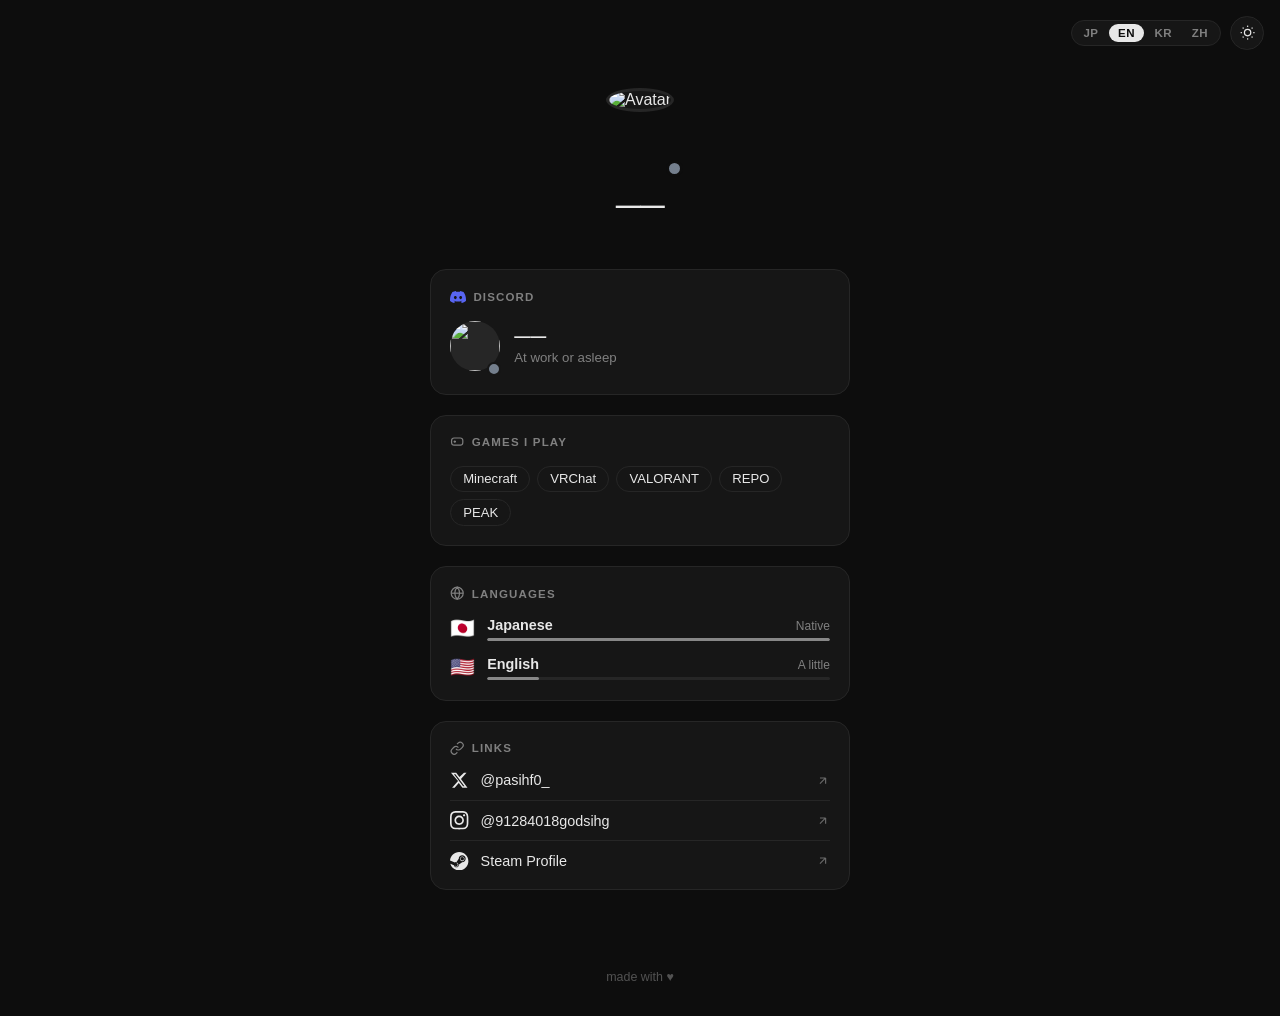
==== index.html @ 47d9e357 "Add files via upload" ====
<!DOCTYPE html>
<html lang="ja">
<head>
    <meta charset="UTF-8">
    <meta name="viewport" content="width=device-width, initial-scale=1.0">
    <meta name="color-scheme" content="dark light">
    <title>Profile</title>
    <link rel="stylesheet" href="style.css">
</head>
<body data-theme="dark">

    <div class="top-controls">
        <div class="lang-switcher">
            <button class="lang-btn" data-lang="ja">JP</button>
            <button class="lang-btn" data-lang="en">EN</button>
            <button class="lang-btn" data-lang="ko">KR</button>
            <button class="lang-btn" data-lang="zh">ZH</button>
        </div>
        <button class="theme-btn" id="themeBtn" title="Toggle theme">
            <svg id="themeIconSun" class="theme-icon" viewBox="0 0 24 24" fill="none" stroke="currentColor" stroke-width="2">
                <circle cx="12" cy="12" r="5"/>
                <line x1="12" y1="1" x2="12" y2="3"/>
                <line x1="12" y1="21" x2="12" y2="23"/>
                <line x1="4.22" y1="4.22" x2="5.64" y2="5.64"/>
                <line x1="18.36" y1="18.36" x2="19.78" y2="19.78"/>
                <line x1="1" y1="12" x2="3" y2="12"/>
                <line x1="21" y1="12" x2="23" y2="12"/>
                <line x1="4.22" y1="19.78" x2="5.64" y2="18.36"/>
                <line x1="18.36" y1="5.64" x2="19.78" y2="4.22"/>
            </svg>
            <svg id="themeIconMoon" class="theme-icon hidden" viewBox="0 0 24 24" fill="none" stroke="currentColor" stroke-width="2">
                <path d="M21 12.79A9 9 0 1 1 11.21 3 7 7 0 0 0 21 12.79z"/>
            </svg>
        </button>
    </div>

    <main class="page-container">

        <section class="profile-hero">
            <div class="avatar-wrap">
                <img id="heroAvatar" class="hero-avatar" src="https://cdn.discordapp.com/embed/avatars/0.png" alt="Avatar">
                <span id="heroStatusDot" class="hero-status-dot offline"></span>
            </div>
            <h1 id="profileName" class="profile-name">——</h1>
            <p class="profile-tagline" data-i18n="profileBio"></p>
        </section>

        <section class="card discord-card">
            <div class="card-title-row">
                <svg class="discord-logo-icon" viewBox="0 0 24 24" xmlns="http://www.w3.org/2000/svg">
                    <path d="M20.317 4.492c-1.53-.69-3.17-1.2-4.885-1.49a.075.075 0 0 0-.079.036c-.21.369-.444.85-.608 1.23a18.566 18.566 0 0 0-5.487 0 12.36 12.36 0 0 0-.617-1.23A.077.077 0 0 0 8.562 3c-1.714.29-3.354.8-4.885 1.491a.07.07 0 0 0-.032.027C.533 9.093-.32 13.555.099 17.961a.08.08 0 0 0 .031.055 20.03 20.03 0 0 0 5.993 2.98.078.078 0 0 0 .084-.026c.462-.62.874-1.275 1.226-1.963.021-.04.001-.088-.041-.104a13.201 13.201 0 0 1-1.872-.878.075.075 0 0 1-.008-.125c.126-.093.252-.19.372-.287a.075.075 0 0 1 .078-.01c3.927 1.764 8.18 1.764 12.061 0a.075.075 0 0 1 .079.009c.12.098.245.195.372.288a.075.075 0 0 1-.006.125c-.598.344-1.22.635-1.873.877a.075.075 0 0 0-.041.105c.36.687.772 1.341 1.225 1.962a.077.077 0 0 0 .084.028 19.963 19.963 0 0 0 6.002-2.981.076.076 0 0 0 .032-.054c.5-5.094-.838-9.52-3.549-13.442a.06.06 0 0 0-.031-.028zM8.02 15.278c-1.182 0-2.157-1.069-2.157-2.38 0-1.312.956-2.38 2.157-2.38 1.21 0 2.176 1.077 2.157 2.38 0 1.312-.956 2.38-2.157 2.38zm7.975 0c-1.183 0-2.157-1.069-2.157-2.38 0-1.312.955-2.38 2.157-2.38 1.21 0 2.176 1.077 2.157 2.38 0 1.312-.946 2.38-2.157 2.38z"/>
                </svg>
                <span data-i18n="discordTitle">Discord</span>
            </div>
            <div class="discord-user-row">
                <div class="d-avatar-wrap">
                    <img id="dAvatar" class="d-avatar" src="https://cdn.discordapp.com/embed/avatars/0.png" alt="">
                    <span id="dStatusDot" class="d-status-dot offline"></span>
                </div>
                <div class="d-info">
                    <div id="dUsername" class="d-username">——</div>
                    <div id="dStatusText" class="d-status-text">——</div>
                </div>
            </div>
        </section>

        <section class="card games-card">
            <div class="card-title-row">
                <svg class="card-title-icon" viewBox="0 0 24 24" fill="none" stroke="currentColor" stroke-width="2">
                    <path d="M17.32 5H6.68a4 4 0 0 0-3.978 3.59 27.74 27.74 0 0 0 0 4.82A4 4 0 0 0 6.68 17h10.64a4 4 0 0 0 3.978-3.59 27.74 27.74 0 0 0 0-4.82A4 4 0 0 0 17.32 5z"/>
                    <line x1="6" y1="11" x2="10" y2="11"/><line x1="8" y1="9" x2="8" y2="13"/>
                    <line x1="15" y1="12" x2="15.01" y2="12"/><line x1="18" y1="10" x2="18.01" y2="10"/>
                </svg>
                <span data-i18n="gamesTitle">Games</span>
            </div>
            <div id="gamesContainer" class="games-container"></div>
            <div id="gameDesc" class="game-desc" hidden></div>
        </section>

        <section class="card langs-card">
            <div class="card-title-row">
                <svg class="card-title-icon" viewBox="0 0 24 24" fill="none" stroke="currentColor" stroke-width="2">
                    <circle cx="12" cy="12" r="10"/>
                    <line x1="2" y1="12" x2="22" y2="12"/>
                    <path d="M12 2a15.3 15.3 0 0 1 4 10 15.3 15.3 0 0 1-4 10 15.3 15.3 0 0 1-4-10 15.3 15.3 0 0 1 4-10z"/>
                </svg>
                <span data-i18n="langsTitle">Languages</span>
            </div>
            <div id="langsContainer" class="langs-container"></div>
        </section>

        <section class="card links-card" id="linksCard" hidden>
            <div class="card-title-row">
                <svg class="card-title-icon" viewBox="0 0 24 24" fill="none" stroke="currentColor" stroke-width="2">
                    <path d="M10 13a5 5 0 0 0 7.54.54l3-3a5 5 0 0 0-7.07-7.07l-1.72 1.71"/>
                    <path d="M14 11a5 5 0 0 0-7.54-.54l-3 3a5 5 0 0 0 7.07 7.07l1.71-1.71"/>
                </svg>
                <span data-i18n="linksTitle">Links</span>
            </div>
            <div id="linksContainer" class="links-container"></div>
        </section>

    </main>

    <footer class="site-footer">
        <span data-i18n="footerText"></span>
    </footer>

    <script src="script.js"></script>
</body>
</html>
---- style.css ----
/* ============================================================
   Variables
============================================================ */
:root {
    --bg:        #0d0d0d;
    --card-bg:   #161616;
    --border:    #262626;
    --text:      #e8e8e8;
    --subtext:   #808080;
    --accent:    #5865f2;
    --ease:      0.22s ease;

    --c-online:  #3ba55c;
    --c-idle:    #faa61a;
    --c-dnd:     #ed4245;
    --c-offline: #747f8d;
}

[data-theme="light"] {
    --bg:      #f5f5f5;
    --card-bg: #ffffff;
    --border:  #e0e0e0;
    --text:    #111111;
    --subtext: #666666;
}

/* ============================================================
   Reset & Base
============================================================ */
*, *::before, *::after { box-sizing: border-box; margin: 0; padding: 0; }

html {
    -webkit-text-size-adjust: 100%;
    scroll-behavior: smooth;
}

body {
    background: var(--bg);
    color: var(--text);
    font-family: -apple-system, BlinkMacSystemFont, 'Segoe UI', 'Hiragino Sans',
                 'Noto Sans JP', sans-serif;
    min-height: 100vh;
    min-height: 100dvh;
    transition: background var(--ease), color var(--ease);
    -webkit-font-smoothing: antialiased;
    overscroll-behavior-y: none;
}

.hidden { display: none !important; }

img { max-width: 100%; }

button, a {
    touch-action: manipulation;
    -webkit-tap-highlight-color: transparent;
}

button { user-select: none; }

/* ============================================================
   Top Controls
============================================================ */
.top-controls {
    position: fixed;
    top: 1rem;
    right: 1rem;
    display: flex;
    align-items: center;
    gap: 0.6rem;
    z-index: 100;
}

.lang-switcher {
    display: flex;
    gap: 2px;
    background: var(--card-bg);
    border: 1px solid var(--border);
    border-radius: 999px;
    padding: 3px;
    transition: background var(--ease), border-color var(--ease);
}

.lang-btn {
    background: transparent;
    border: none;
    color: var(--subtext);
    font-size: 0.72rem;
    font-weight: 700;
    letter-spacing: 0.04em;
    padding: 0.2rem 0.55rem;
    border-radius: 999px;
    cursor: pointer;
    transition: all var(--ease);
}

.lang-btn.active,
.lang-btn:hover {
    background: var(--text);
    color: var(--bg);
}

.theme-btn {
    width: 2.1rem;
    height: 2.1rem;
    border-radius: 50%;
    border: 1px solid var(--border);
    background: var(--card-bg);
    color: var(--text);
    cursor: pointer;
    display: flex;
    align-items: center;
    justify-content: center;
    transition: all var(--ease);
}

.theme-btn:hover { border-color: var(--text); }

.theme-icon {
    width: 0.95rem;
    height: 0.95rem;
    pointer-events: none;
}

/* ============================================================
   Layout
============================================================ */
.page-container {
    max-width: 460px;
    margin: 0 auto;
    padding: 5.5rem 1.25rem 3rem;
    display: flex;
    flex-direction: column;
    align-items: center;
    gap: 1.25rem;
}

/* ============================================================
   Profile Hero
============================================================ */
.profile-hero {
    display: flex;
    flex-direction: column;
    align-items: center;
    gap: 0.65rem;
    text-align: center;
}

.avatar-wrap {
    position: relative;
    width: 92px;
    height: 92px;
}

.hero-avatar {
    width: 92px;
    height: 92px;
    border-radius: 50%;
    object-fit: cover;
    border: 3px solid var(--border);
    transition: border-color var(--ease);
    background: var(--card-bg);
}

.hero-status-dot {
    position: absolute;
    bottom: 3px;
    right: 3px;
    width: 17px;
    height: 17px;
    border-radius: 50%;
    border: 3px solid var(--bg);
    transition: background var(--ease), border-color var(--ease);
}

.hero-status-dot.online  { background: var(--c-online); }
.hero-status-dot.idle    { background: var(--c-idle); }
.hero-status-dot.dnd     { background: var(--c-dnd); }
.hero-status-dot.offline { background: var(--c-offline); }

@keyframes pulse-dot {
    0%, 100% { box-shadow: 0 0 0 0 rgba(59, 165, 92, 0.5); }
    50%       { box-shadow: 0 0 0 5px rgba(59, 165, 92, 0); }
}

.hero-status-dot.online { animation: pulse-dot 2.2s ease-in-out infinite; }

.profile-name {
    font-size: 1.55rem;
    font-weight: 700;
    letter-spacing: -0.025em;
    line-height: 1.2;
}

.profile-tagline {
    font-size: 0.875rem;
    color: var(--subtext);
    line-height: 1.5;
    min-height: 1.3em;
}

/* ============================================================
   Card Base
============================================================ */
.card {
    width: 100%;
    background: var(--card-bg);
    border: 1px solid var(--border);
    border-radius: 1rem;
    padding: 1.2rem;
    transition: background var(--ease), border-color var(--ease);
}

.card-title-row {
    display: flex;
    align-items: center;
    gap: 0.45rem;
    margin-bottom: 1rem;
    font-size: 0.72rem;
    font-weight: 700;
    letter-spacing: 0.1em;
    text-transform: uppercase;
    color: var(--subtext);
}

/* ============================================================
   Discord Card
============================================================ */
.discord-logo-icon {
    width: 1rem;
    height: 1rem;
    fill: var(--accent);
    flex-shrink: 0;
}

.discord-user-row {
    display: flex;
    align-items: center;
    gap: 0.875rem;
}

.d-avatar-wrap {
    position: relative;
    flex-shrink: 0;
}

.d-avatar {
    width: 50px;
    height: 50px;
    border-radius: 50%;
    object-fit: cover;
    background: var(--border);
}

.d-status-dot {
    position: absolute;
    bottom: -1px;
    right: -1px;
    width: 14px;
    height: 14px;
    border-radius: 50%;
    border: 2.5px solid var(--card-bg);
    transition: background var(--ease), border-color var(--ease);
}

.d-status-dot.online  { background: var(--c-online); }
.d-status-dot.idle    { background: var(--c-idle); }
.d-status-dot.dnd     { background: var(--c-dnd); }
.d-status-dot.offline { background: var(--c-offline); }

.d-info {
    display: flex;
    flex-direction: column;
    gap: 0.2rem;
    min-width: 0;
}

.d-username {
    font-size: 1rem;
    font-weight: 600;
    white-space: nowrap;
    overflow: hidden;
    text-overflow: ellipsis;
}

.d-status-text {
    font-size: 0.83rem;
    color: var(--subtext);
    line-height: 1.4;
}

.d-activity {
    margin-top: 0.875rem;
    padding-top: 0.875rem;
    border-top: 1px solid var(--border);
}

.act-label {
    font-size: 0.68rem;
    font-weight: 700;
    letter-spacing: 0.1em;
    text-transform: uppercase;
    color: var(--subtext);
    margin-bottom: 0.55rem;
}

.act-row {
    display: flex;
    align-items: flex-start;
    gap: 0.75rem;
}

.act-icon {
    width: 52px;
    height: 52px;
    border-radius: 0.5rem;
    object-fit: cover;
    flex-shrink: 0;
    background: var(--border);
}

.act-art {
    width: 52px;
    height: 52px;
    border-radius: 0.4rem;
    object-fit: cover;
    flex-shrink: 0;
    background: var(--border);
}

.act-info {
    display: flex;
    flex-direction: column;
    gap: 0.15rem;
    min-width: 0;
}

.act-name {
    font-size: 0.9rem;
    font-weight: 600;
    white-space: nowrap;
    overflow: hidden;
    text-overflow: ellipsis;
}

.act-sub {
    font-size: 0.8rem;
    color: var(--subtext);
    white-space: nowrap;
    overflow: hidden;
    text-overflow: ellipsis;
}

.spotify-progress {
    margin-top: 0.75rem;
}

.spotify-track {
    height: 3px;
    background: var(--border);
    border-radius: 999px;
    overflow: hidden;
    margin-bottom: 0.35rem;
}

.spotify-fill {
    height: 100%;
    background: #1db954;
    border-radius: 999px;
    transition: width 1s linear;
    width: 0%;
}

.spotify-times {
    display: flex;
    justify-content: space-between;
    font-size: 0.7rem;
    color: var(--subtext);
}

/* ============================================================
   Card title icon (shared)
============================================================ */
.card-title-icon {
    width: 0.9rem;
    height: 0.9rem;
    flex-shrink: 0;
}

/* ============================================================
   Games Card
============================================================ */
.games-container {
    display: flex;
    flex-wrap: wrap;
    gap: 0.45rem;
}

.game-tag {
    font-size: 0.82rem;
    font-weight: 500;
    padding: 0.3rem 0.75rem;
    border-radius: 999px;
    border: 1px solid var(--border);
    background: transparent;
    color: var(--text);
    cursor: pointer;
    transition: background var(--ease), border-color var(--ease), color var(--ease);
    white-space: nowrap;
}

.game-tag:hover,
.game-tag.active {
    background: var(--text);
    color: var(--bg);
    border-color: var(--text);
}

.game-desc {
    margin-top: 0.75rem;
    padding-top: 0.75rem;
    border-top: 1px solid var(--border);
    font-size: 0.875rem;
    color: var(--subtext);
    animation: fadeSlide 0.18s ease;
}

@keyframes fadeSlide {
    from { opacity: 0; transform: translateY(-4px); }
    to   { opacity: 1; transform: translateY(0); }
}

/* ============================================================
   Languages Card
============================================================ */
.langs-container {
    display: flex;
    flex-direction: column;
    gap: 0.9rem;
}

.lang-row {
    display: flex;
    align-items: flex-start;
    gap: 0.75rem;
}

.lang-flag {
    font-size: 1.25rem;
    line-height: 1;
    flex-shrink: 0;
    margin-top: 0.05rem;
}

.lang-info {
    flex: 1;
    min-width: 0;
}

.lang-top {
    display: flex;
    justify-content: space-between;
    align-items: baseline;
    margin-bottom: 0.35rem;
}

.lang-name {
    font-size: 0.9rem;
    font-weight: 600;
}

.lang-level {
    font-size: 0.75rem;
    color: var(--subtext);
}

.lang-bar {
    height: 3px;
    background: var(--border);
    border-radius: 999px;
    overflow: hidden;
}

.lang-bar-fill {
    height: 100%;
    background: var(--text);
    border-radius: 999px;
    opacity: 0.5;
    transition: width 0.6s ease;
}

/* ============================================================
   Links Card
============================================================ */

.links-container {
    display: flex;
    flex-direction: column;
}

.link-row {
    display: flex;
    align-items: center;
    gap: 0.75rem;
    padding: 0.65rem 0;
    border-bottom: 1px solid var(--border);
    text-decoration: none;
    color: var(--text);
    transition: opacity var(--ease);
}

.link-row:last-child { border-bottom: none; padding-bottom: 0; }
.link-row:first-child { padding-top: 0; }
.link-row:hover { opacity: 0.55; }

.link-icon {
    width: 1.15rem;
    height: 1.15rem;
    flex-shrink: 0;
    display: flex;
    align-items: center;
    justify-content: center;
}

.link-icon svg {
    width: 1.15rem;
    height: 1.15rem;
}

.link-label {
    flex: 1;
    font-size: 0.9rem;
    font-weight: 500;
}

.link-arrow {
    width: 0.85rem;
    height: 0.85rem;
    flex-shrink: 0;
    opacity: 0.4;
}

/* ============================================================
   Footer
============================================================ */
.site-footer {
    text-align: center;
    padding: 2rem 1rem;
    font-size: 0.78rem;
    color: var(--subtext);
    opacity: 0.6;
}

/* ============================================================
   Responsive
============================================================ */

/* Touch devices — bigger tap targets */
@media (hover: none) and (pointer: coarse) {
    .game-tag {
        min-height: 40px;
        padding: 0.5rem 0.875rem;
        display: inline-flex;
        align-items: center;
    }

    .link-row {
        min-height: 48px;
        padding: 0.75rem 0;
    }

    .lang-btn {
        min-height: 32px;
        padding: 0.3rem 0.6rem;
    }

    .theme-btn {
        width: 2.6rem;
        height: 2.6rem;
    }
}

/* Small phones (≤480px) */
@media (max-width: 480px) {
    .top-controls {
        top: 0.75rem;
        right: 0.75rem;
        gap: 0.4rem;
    }

    .page-container {
        padding: 4.5rem 1rem 2.5rem;
        gap: 1rem;
    }

    .card {
        padding: 1rem;
        border-radius: 0.875rem;
    }

    .profile-name    { font-size: 1.35rem; }
    .profile-tagline { font-size: 0.82rem; }

    .d-status-text { font-size: 0.8rem; }
}

/* Very small phones (≤360px) */
@media (max-width: 360px) {
    .lang-switcher {
        padding: 2px;
        gap: 1px;
    }

    .lang-btn {
        font-size: 0.63rem;
        padding: 0.2rem 0.35rem;
    }

    .top-controls { gap: 0.3rem; }

    .page-container {
        padding-left: 0.75rem;
        padding-right: 0.75rem;
    }

    .card { padding: 0.875rem; }
}

/* Landscape on small devices */
@media (max-height: 500px) and (orientation: landscape) {
    .page-container { padding-top: 3.5rem; gap: 0.875rem; }

    .avatar-wrap,
    .hero-avatar    { width: 64px; height: 64px; }
    .hero-status-dot { width: 14px; height: 14px; border-width: 2.5px; }

    .profile-name  { font-size: 1.2rem; }
    .profile-hero  { gap: 0.4rem; }
    .card          { padding: 0.875rem; }
}
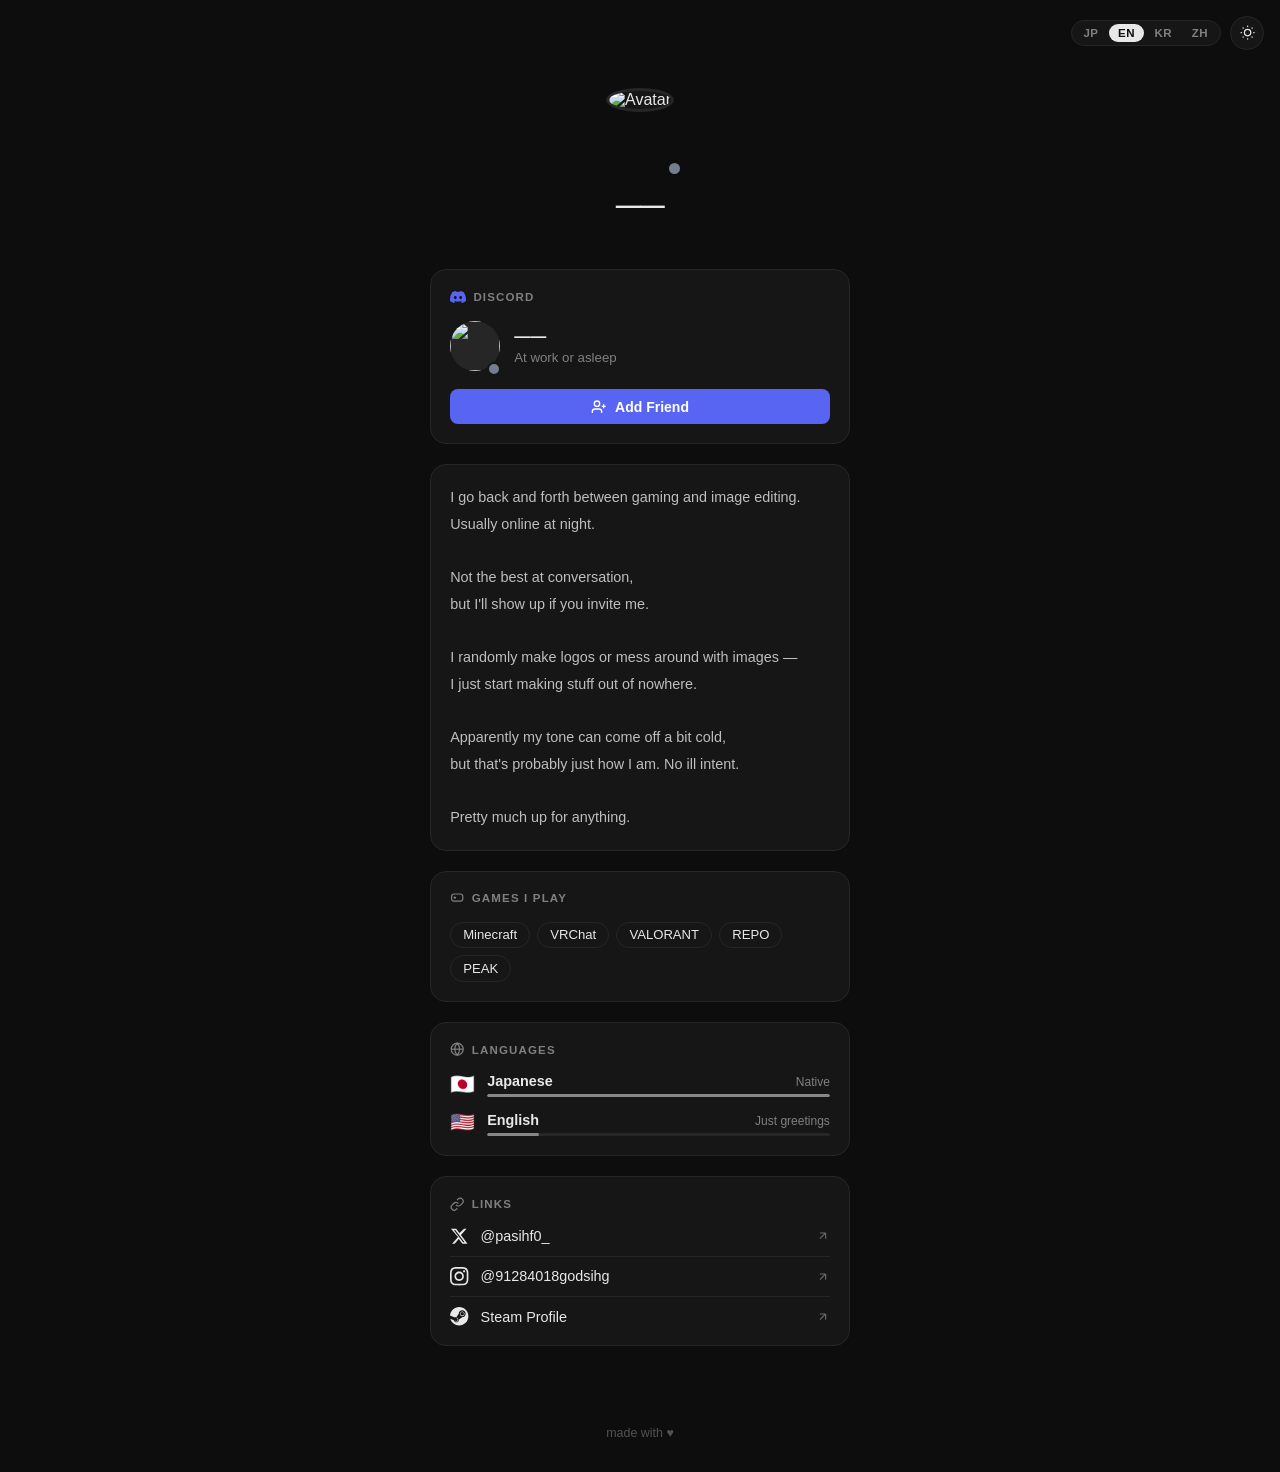
==== commit a89e339c: "Add files via upload" ====
--- a/index.html
+++ b/index.html
@@ -62,6 +62,19 @@
                     <div id="dStatusText" class="d-status-text">——</div>
                 </div>
             </div>
+            <a id="addFriendBtn" class="add-friend-btn" href="#" target="_blank" rel="noopener noreferrer">
+                <svg viewBox="0 0 24 24" fill="none" stroke="currentColor" stroke-width="2">
+                    <path d="M16 21v-2a4 4 0 0 0-4-4H6a4 4 0 0 0-4 4v2"/>
+                    <circle cx="9" cy="7" r="4"/>
+                    <line x1="19" y1="8" x2="19" y2="14"/>
+                    <line x1="16" y1="11" x2="22" y2="11"/>
+                </svg>
+                <span data-i18n="addFriend">フレンド申請</span>
+            </a>
+        </section>
+
+        <section class="card bio-card">
+            <p class="bio-text" data-i18n="bio"></p>
         </section>
 
         <section class="card games-card">
@@ -74,7 +87,6 @@
                 <span data-i18n="gamesTitle">Games</span>
             </div>
             <div id="gamesContainer" class="games-container"></div>
-            <div id="gameDesc" class="game-desc" hidden></div>
         </section>
 
         <section class="card langs-card">
@@ -106,6 +118,7 @@
         <span data-i18n="footerText"></span>
     </footer>
 
+    <script src="games-data.js"></script>
     <script src="script.js"></script>
 </body>
 </html>
--- a/style.css
+++ b/style.css
@@ -378,6 +378,34 @@
 }
 
 /* ============================================================
+   Add Friend Button
+============================================================ */
+.add-friend-btn {
+    display: flex;
+    align-items: center;
+    justify-content: center;
+    gap: 0.5rem;
+    width: 100%;
+    margin-top: 0.875rem;
+    padding: 0.6rem 1rem;
+    background: var(--accent);
+    color: #fff;
+    border-radius: 0.5rem;
+    text-decoration: none;
+    font-size: 0.875rem;
+    font-weight: 600;
+    transition: opacity var(--ease);
+}
+
+.add-friend-btn:hover { opacity: 0.82; }
+
+.add-friend-btn svg {
+    width: 1rem;
+    height: 1rem;
+    flex-shrink: 0;
+}
+
+/* ============================================================
    Card title icon (shared)
 ============================================================ */
 .card-title-icon {
@@ -387,6 +415,17 @@
 }
 
 /* ============================================================
+   Bio Card
+============================================================ */
+.bio-text {
+    font-size: 0.9rem;
+    line-height: 1.85;
+    color: var(--text);
+    opacity: 0.8;
+    white-space: pre-line;
+}
+
+/* ============================================================
    Games Card
 ============================================================ */
 .games-container {
@@ -396,6 +435,7 @@
 }
 
 .game-tag {
+    display: inline-block;
     font-size: 0.82rem;
     font-weight: 500;
     padding: 0.3rem 0.75rem;
@@ -404,6 +444,7 @@
     background: transparent;
     color: var(--text);
     cursor: pointer;
+    text-decoration: none;
     transition: background var(--ease), border-color var(--ease), color var(--ease);
     white-space: nowrap;
 }
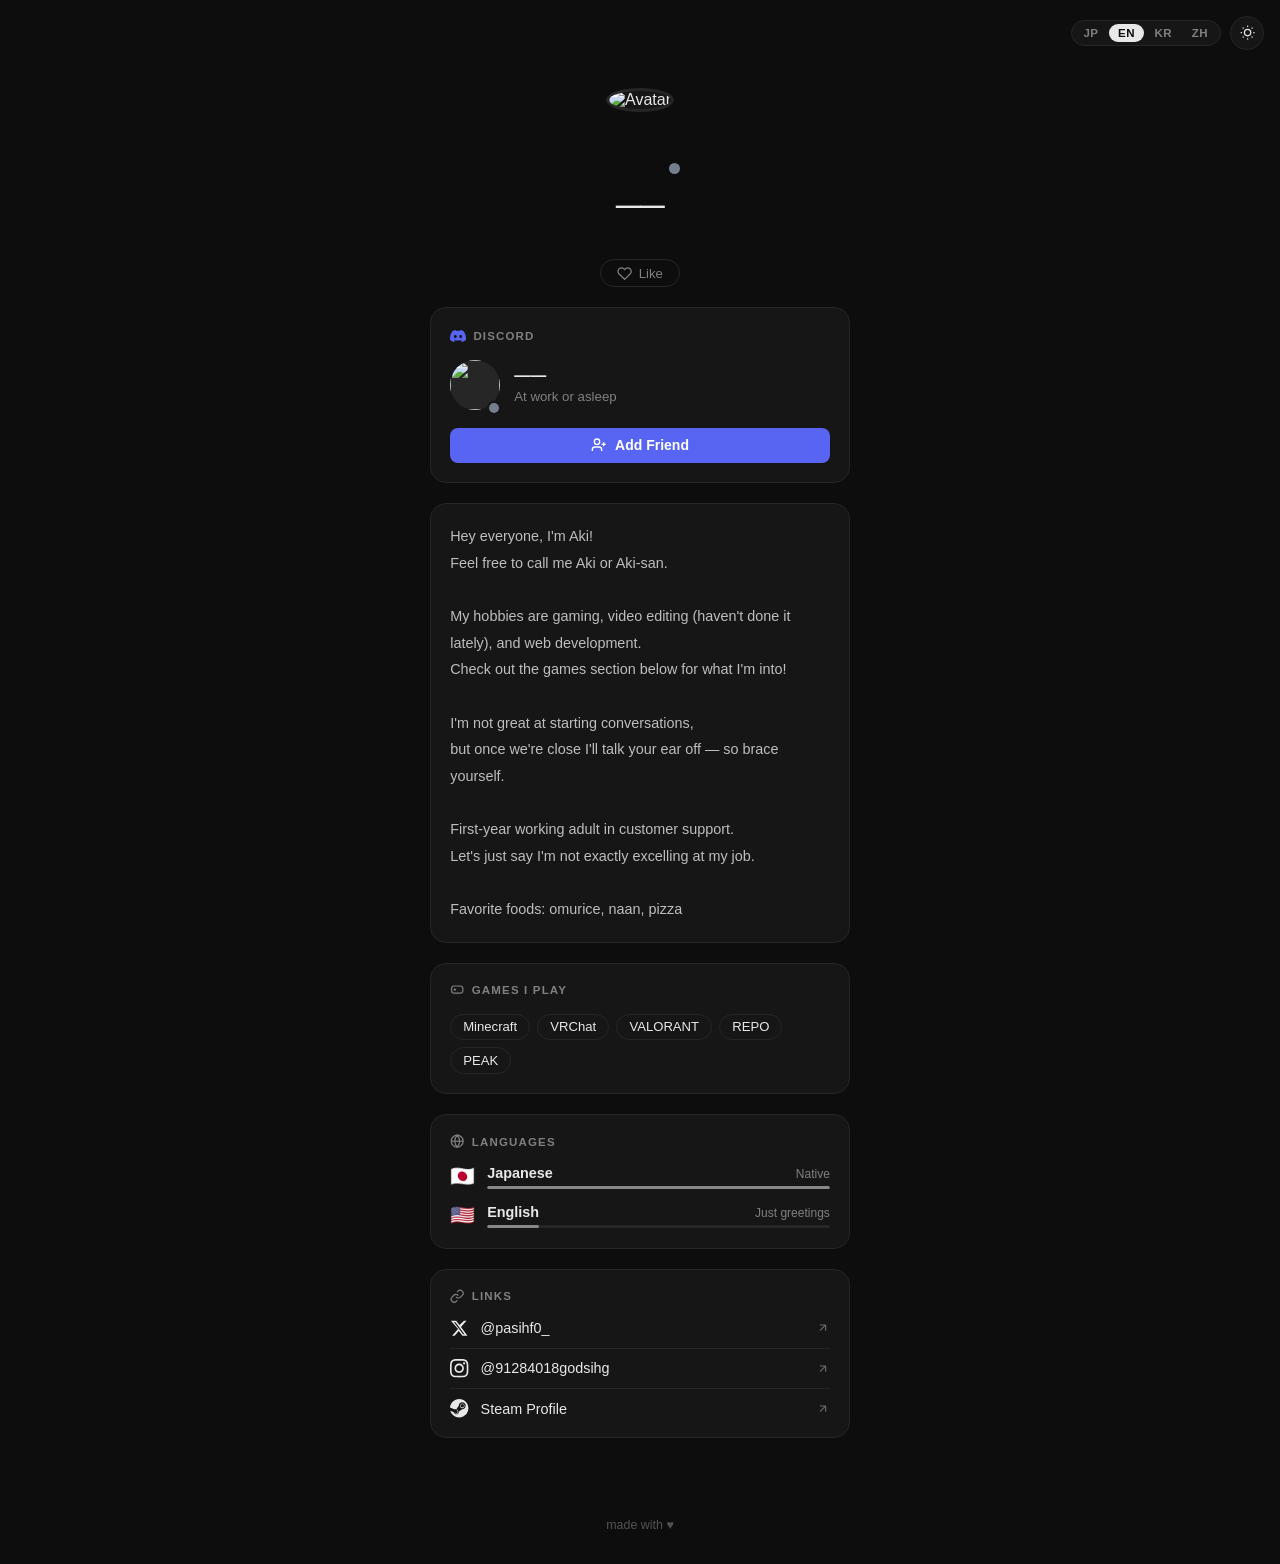
==== commit fa7f3408: "reupdate" ====
--- a/index.html
+++ b/index.html
@@ -43,6 +43,13 @@
             </div>
             <h1 id="profileName" class="profile-name">——</h1>
             <p class="profile-tagline" data-i18n="profileBio"></p>
+            <button id="likeBtn" class="like-btn">
+                <svg class="like-heart" viewBox="0 0 24 24" fill="none" stroke="currentColor" stroke-width="2">
+                    <path d="M20.84 4.61a5.5 5.5 0 0 0-7.78 0L12 5.67l-1.06-1.06a5.5 5.5 0 0 0-7.78 7.78l1.06 1.06L12 21.23l7.78-7.78 1.06-1.06a5.5 5.5 0 0 0 0-7.78z"/>
+                </svg>
+                <span id="likeBtnText" data-i18n="like">いいね</span>
+            </button>
+            <span id="likeCountText" class="like-count-text" hidden></span>
         </section>
 
         <section class="card discord-card">
--- a/style.css
+++ b/style.css
@@ -375,6 +375,65 @@
     justify-content: space-between;
     font-size: 0.7rem;
     color: var(--subtext);
+}
+
+/* ============================================================
+   Like Button
+============================================================ */
+.like-btn {
+    display: inline-flex;
+    align-items: center;
+    gap: 0.4rem;
+    background: transparent;
+    border: 1px solid var(--border);
+    color: var(--subtext);
+    border-radius: 999px;
+    padding: 0.35rem 1rem;
+    font-size: 0.82rem;
+    font-weight: 500;
+    cursor: pointer;
+    transition: border-color var(--ease), color var(--ease), background var(--ease);
+    user-select: none;
+}
+
+.like-btn:hover:not(.liked) {
+    border-color: #e0245e;
+    color: #e0245e;
+}
+
+.like-btn.liked {
+    border-color: #e0245e;
+    color: #e0245e;
+    cursor: default;
+}
+
+.like-heart {
+    width: 0.95rem;
+    height: 0.95rem;
+    flex-shrink: 0;
+    transition: fill var(--ease), stroke var(--ease);
+}
+
+.like-btn.liked .like-heart {
+    fill: #e0245e;
+    stroke: #e0245e;
+}
+
+@keyframes like-pop {
+    0%   { transform: scale(1); }
+    40%  { transform: scale(1.5); }
+    70%  { transform: scale(0.9); }
+    100% { transform: scale(1); }
+}
+
+.like-btn.like-pop .like-heart {
+    animation: like-pop 0.4s cubic-bezier(0.36, 0.07, 0.19, 0.97);
+}
+
+.like-count-text {
+    font-size: 0.73rem;
+    color: var(--subtext);
+    margin-top: -0.15rem;
 }
 
 /* ============================================================
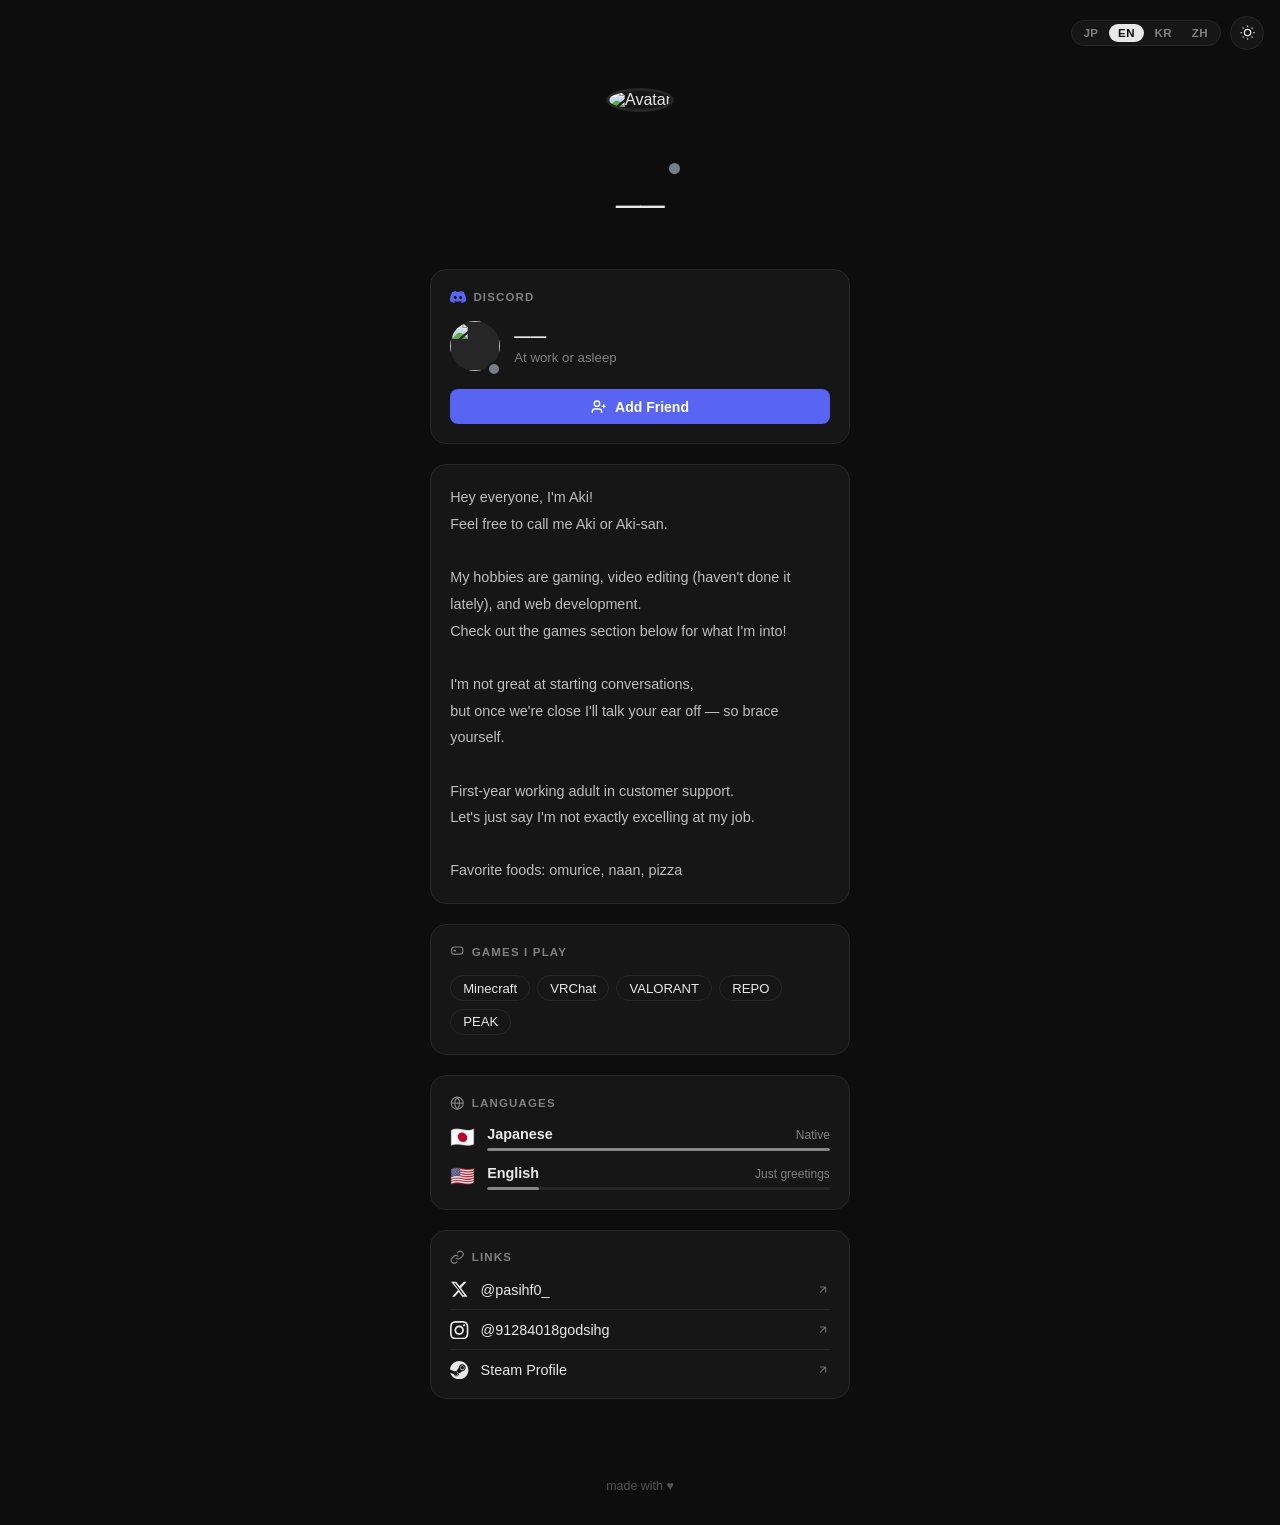
==== commit 62443a56: "Add files via upload" ====
--- a/index.html
+++ b/index.html
@@ -43,13 +43,6 @@
             </div>
             <h1 id="profileName" class="profile-name">——</h1>
             <p class="profile-tagline" data-i18n="profileBio"></p>
-            <button id="likeBtn" class="like-btn">
-                <svg class="like-heart" viewBox="0 0 24 24" fill="none" stroke="currentColor" stroke-width="2">
-                    <path d="M20.84 4.61a5.5 5.5 0 0 0-7.78 0L12 5.67l-1.06-1.06a5.5 5.5 0 0 0-7.78 7.78l1.06 1.06L12 21.23l7.78-7.78 1.06-1.06a5.5 5.5 0 0 0 0-7.78z"/>
-                </svg>
-                <span id="likeBtnText" data-i18n="like">いいね</span>
-            </button>
-            <span id="likeCountText" class="like-count-text" hidden></span>
         </section>
 
         <section class="card discord-card">
--- a/style.css
+++ b/style.css
@@ -377,64 +377,6 @@
     color: var(--subtext);
 }
 
-/* ============================================================
-   Like Button
-============================================================ */
-.like-btn {
-    display: inline-flex;
-    align-items: center;
-    gap: 0.4rem;
-    background: transparent;
-    border: 1px solid var(--border);
-    color: var(--subtext);
-    border-radius: 999px;
-    padding: 0.35rem 1rem;
-    font-size: 0.82rem;
-    font-weight: 500;
-    cursor: pointer;
-    transition: border-color var(--ease), color var(--ease), background var(--ease);
-    user-select: none;
-}
-
-.like-btn:hover:not(.liked) {
-    border-color: #e0245e;
-    color: #e0245e;
-}
-
-.like-btn.liked {
-    border-color: #e0245e;
-    color: #e0245e;
-    cursor: default;
-}
-
-.like-heart {
-    width: 0.95rem;
-    height: 0.95rem;
-    flex-shrink: 0;
-    transition: fill var(--ease), stroke var(--ease);
-}
-
-.like-btn.liked .like-heart {
-    fill: #e0245e;
-    stroke: #e0245e;
-}
-
-@keyframes like-pop {
-    0%   { transform: scale(1); }
-    40%  { transform: scale(1.5); }
-    70%  { transform: scale(0.9); }
-    100% { transform: scale(1); }
-}
-
-.like-btn.like-pop .like-heart {
-    animation: like-pop 0.4s cubic-bezier(0.36, 0.07, 0.19, 0.97);
-}
-
-.like-count-text {
-    font-size: 0.73rem;
-    color: var(--subtext);
-    margin-top: -0.15rem;
-}
 
 /* ============================================================
    Add Friend Button
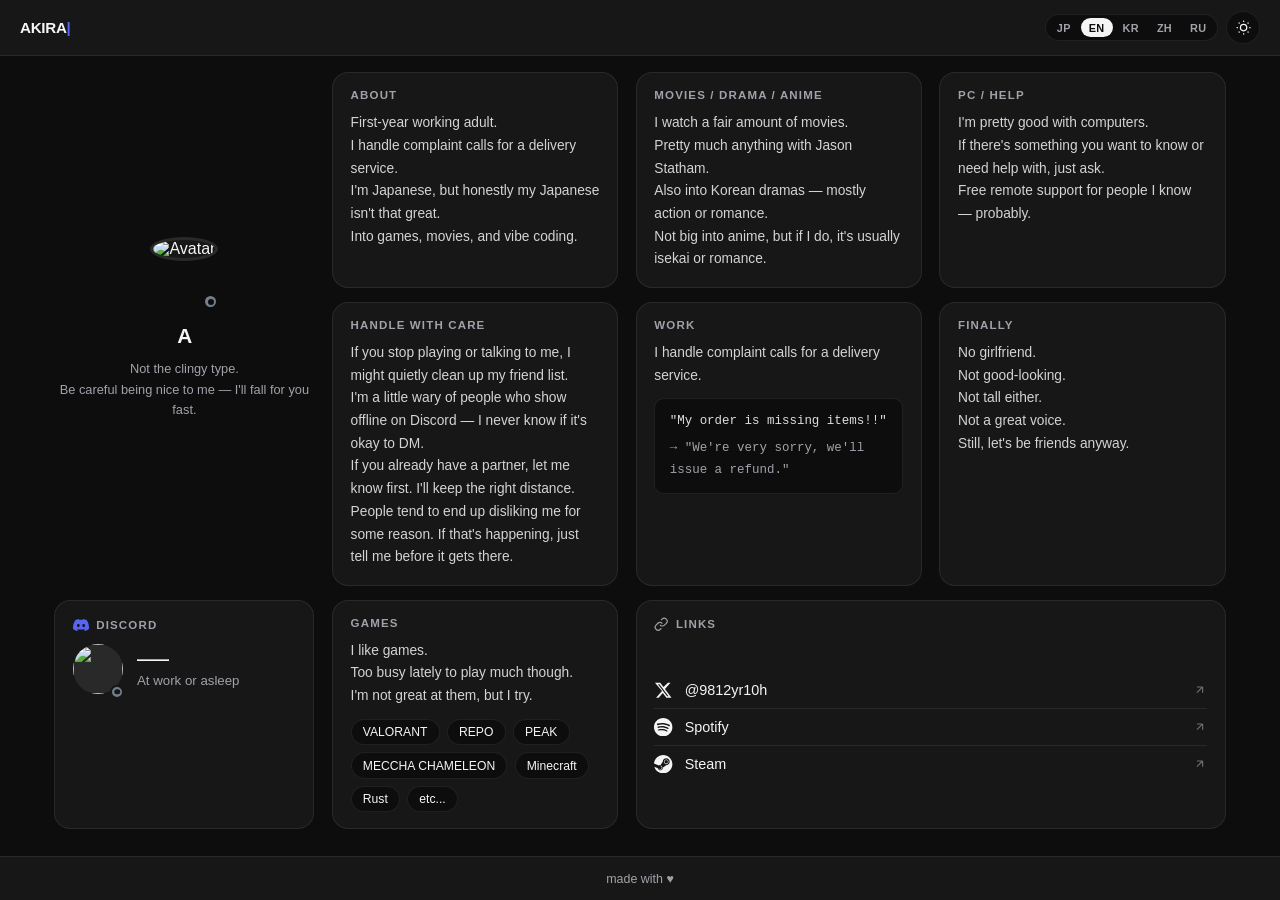
==== commit 6b110041: "Add files via upload" ====
--- a/index.html
+++ b/index.html
@@ -4,35 +4,39 @@
     <meta charset="UTF-8">
     <meta name="viewport" content="width=device-width, initial-scale=1.0">
     <meta name="color-scheme" content="dark light">
-    <title>Profile</title>
+    <title>♥</title>
     <link rel="stylesheet" href="style.css">
 </head>
 <body data-theme="dark">
 
-    <div class="top-controls">
-        <div class="lang-switcher">
-            <button class="lang-btn" data-lang="ja">JP</button>
-            <button class="lang-btn" data-lang="en">EN</button>
-            <button class="lang-btn" data-lang="ko">KR</button>
-            <button class="lang-btn" data-lang="zh">ZH</button>
+    <header class="site-header">
+        <span class="site-header__title"><span id="headerName"></span><span class="site-header__cursor" id="headerCursor">|</span></span>
+        <div class="site-header__controls">
+            <div class="lang-switcher">
+                <button class="lang-btn" data-lang="ja">JP</button>
+                <button class="lang-btn" data-lang="en">EN</button>
+                <button class="lang-btn" data-lang="ko">KR</button>
+                <button class="lang-btn" data-lang="zh">ZH</button>
+                <button class="lang-btn" data-lang="ru">RU</button>
+            </div>
+            <button class="theme-btn" id="themeBtn" title="Toggle theme">
+                <svg id="themeIconSun" class="theme-icon" viewBox="0 0 24 24" fill="none" stroke="currentColor" stroke-width="2">
+                    <circle cx="12" cy="12" r="5"/>
+                    <line x1="12" y1="1" x2="12" y2="3"/>
+                    <line x1="12" y1="21" x2="12" y2="23"/>
+                    <line x1="4.22" y1="4.22" x2="5.64" y2="5.64"/>
+                    <line x1="18.36" y1="18.36" x2="19.78" y2="19.78"/>
+                    <line x1="1" y1="12" x2="3" y2="12"/>
+                    <line x1="21" y1="12" x2="23" y2="12"/>
+                    <line x1="4.22" y1="19.78" x2="5.64" y2="18.36"/>
+                    <line x1="18.36" y1="5.64" x2="19.78" y2="4.22"/>
+                </svg>
+                <svg id="themeIconMoon" class="theme-icon hidden" viewBox="0 0 24 24" fill="none" stroke="currentColor" stroke-width="2">
+                    <path d="M21 12.79A9 9 0 1 1 11.21 3 7 7 0 0 0 21 12.79z"/>
+                </svg>
+            </button>
         </div>
-        <button class="theme-btn" id="themeBtn" title="Toggle theme">
-            <svg id="themeIconSun" class="theme-icon" viewBox="0 0 24 24" fill="none" stroke="currentColor" stroke-width="2">
-                <circle cx="12" cy="12" r="5"/>
-                <line x1="12" y1="1" x2="12" y2="3"/>
-                <line x1="12" y1="21" x2="12" y2="23"/>
-                <line x1="4.22" y1="4.22" x2="5.64" y2="5.64"/>
-                <line x1="18.36" y1="18.36" x2="19.78" y2="19.78"/>
-                <line x1="1" y1="12" x2="3" y2="12"/>
-                <line x1="21" y1="12" x2="23" y2="12"/>
-                <line x1="4.22" y1="19.78" x2="5.64" y2="18.36"/>
-                <line x1="18.36" y1="5.64" x2="19.78" y2="4.22"/>
-            </svg>
-            <svg id="themeIconMoon" class="theme-icon hidden" viewBox="0 0 24 24" fill="none" stroke="currentColor" stroke-width="2">
-                <path d="M21 12.79A9 9 0 1 1 11.21 3 7 7 0 0 0 21 12.79z"/>
-            </svg>
-        </button>
-    </div>
+    </header>
 
     <main class="page-container">
 
@@ -41,8 +45,9 @@
                 <img id="heroAvatar" class="hero-avatar" src="https://cdn.discordapp.com/embed/avatars/0.png" alt="Avatar">
                 <span id="heroStatusDot" class="hero-status-dot offline"></span>
             </div>
-            <h1 id="profileName" class="profile-name">——</h1>
-            <p class="profile-tagline" data-i18n="profileBio"></p>
+            <h1 id="profileName" class="profile-name">A</h1>
+            <p class="profile-tagline" data-i18n="tagline">メンヘラではないです。
+優しくしないでください。すぐ好きになります。</p>
         </section>
 
         <section class="card discord-card">
@@ -50,7 +55,7 @@
                 <svg class="discord-logo-icon" viewBox="0 0 24 24" xmlns="http://www.w3.org/2000/svg">
                     <path d="M20.317 4.492c-1.53-.69-3.17-1.2-4.885-1.49a.075.075 0 0 0-.079.036c-.21.369-.444.85-.608 1.23a18.566 18.566 0 0 0-5.487 0 12.36 12.36 0 0 0-.617-1.23A.077.077 0 0 0 8.562 3c-1.714.29-3.354.8-4.885 1.491a.07.07 0 0 0-.032.027C.533 9.093-.32 13.555.099 17.961a.08.08 0 0 0 .031.055 20.03 20.03 0 0 0 5.993 2.98.078.078 0 0 0 .084-.026c.462-.62.874-1.275 1.226-1.963.021-.04.001-.088-.041-.104a13.201 13.201 0 0 1-1.872-.878.075.075 0 0 1-.008-.125c.126-.093.252-.19.372-.287a.075.075 0 0 1 .078-.01c3.927 1.764 8.18 1.764 12.061 0a.075.075 0 0 1 .079.009c.12.098.245.195.372.288a.075.075 0 0 1-.006.125c-.598.344-1.22.635-1.873.877a.075.075 0 0 0-.041.105c.36.687.772 1.341 1.225 1.962a.077.077 0 0 0 .084.028 19.963 19.963 0 0 0 6.002-2.981.076.076 0 0 0 .032-.054c.5-5.094-.838-9.52-3.549-13.442a.06.06 0 0 0-.031-.028zM8.02 15.278c-1.182 0-2.157-1.069-2.157-2.38 0-1.312.956-2.38 2.157-2.38 1.21 0 2.176 1.077 2.157 2.38 0 1.312-.956 2.38-2.157 2.38zm7.975 0c-1.183 0-2.157-1.069-2.157-2.38 0-1.312.955-2.38 2.157-2.38 1.21 0 2.176 1.077 2.157 2.38 0 1.312-.946 2.38-2.157 2.38z"/>
                 </svg>
-                <span data-i18n="discordTitle">Discord</span>
+                <span>Discord</span>
             </div>
             <div class="discord-user-row">
                 <div class="d-avatar-wrap">
@@ -62,43 +67,72 @@
                     <div id="dStatusText" class="d-status-text">——</div>
                 </div>
             </div>
-            <a id="addFriendBtn" class="add-friend-btn" href="#" target="_blank" rel="noopener noreferrer">
-                <svg viewBox="0 0 24 24" fill="none" stroke="currentColor" stroke-width="2">
-                    <path d="M16 21v-2a4 4 0 0 0-4-4H6a4 4 0 0 0-4 4v2"/>
-                    <circle cx="9" cy="7" r="4"/>
-                    <line x1="19" y1="8" x2="19" y2="14"/>
-                    <line x1="16" y1="11" x2="22" y2="11"/>
-                </svg>
-                <span data-i18n="addFriend">フレンド申請</span>
-            </a>
+            <div id="dActivity" class="d-activity" hidden></div>
         </section>
 
-        <section class="card bio-card">
-            <p class="bio-text" data-i18n="bio"></p>
+        <section class="card about-card">
+            <div class="card-title-row"><span data-i18n="aboutTitle">About</span></div>
+            <p class="card-text" data-i18n="aboutText">社会人1年目です。
+デリバリーサービスのクレーマー対応をしています。
+日本人ですが、日本語は得意ではありません。
+ゲーム、映画、Vibe Codingが好きです。</p>
+        </section>
+
+        <section class="card caution-card">
+            <div class="card-title-row"><span data-i18n="cautionTitle">取り扱い注意</span></div>
+            <p class="card-text" data-i18n="cautionText">最近遊ばなくなった人、話さなくなった人は、そっとフレンド整理することがあります。
+Discordがオフラインの人には、実はちょっと苦手意識があります（DM送っていいのか迷うので）。
+恋人がいる方は、先に教えてもらえると嬉しいです。ちょうどいい距離感を保てるように気をつけます。
+なぜかすぐ嫌われがちです。嫌いになる前に、ひとこと言ってもらえると助かります。</p>
         </section>
 
         <section class="card games-card">
-            <div class="card-title-row">
-                <svg class="card-title-icon" viewBox="0 0 24 24" fill="none" stroke="currentColor" stroke-width="2">
-                    <path d="M17.32 5H6.68a4 4 0 0 0-3.978 3.59 27.74 27.74 0 0 0 0 4.82A4 4 0 0 0 6.68 17h10.64a4 4 0 0 0 3.978-3.59 27.74 27.74 0 0 0 0-4.82A4 4 0 0 0 17.32 5z"/>
-                    <line x1="6" y1="11" x2="10" y2="11"/><line x1="8" y1="9" x2="8" y2="13"/>
-                    <line x1="15" y1="12" x2="15.01" y2="12"/><line x1="18" y1="10" x2="18.01" y2="10"/>
-                </svg>
-                <span data-i18n="gamesTitle">Games</span>
+            <div class="card-title-row"><span data-i18n="gamesTitle">Games</span></div>
+            <p class="card-text" data-i18n="gamesText">ゲームは好きです。
+最近は忙しくてあまりできていません。
+基本的に下手ですが、頑張ります。</p>
+            <div class="tag-list">
+                <span class="tag-chip">VALORANT</span>
+                <span class="tag-chip">REPO</span>
+                <span class="tag-chip">PEAK</span>
+                <span class="tag-chip" data-i18n="gameChameleon">めっちゃカメレオン</span>
+                <span class="tag-chip">Minecraft</span>
+                <span class="tag-chip">Rust</span>
+                <span class="tag-chip">etc...</span>
             </div>
-            <div id="gamesContainer" class="games-container"></div>
         </section>
 
-        <section class="card langs-card">
-            <div class="card-title-row">
-                <svg class="card-title-icon" viewBox="0 0 24 24" fill="none" stroke="currentColor" stroke-width="2">
-                    <circle cx="12" cy="12" r="10"/>
-                    <line x1="2" y1="12" x2="22" y2="12"/>
-                    <path d="M12 2a15.3 15.3 0 0 1 4 10 15.3 15.3 0 0 1-4 10 15.3 15.3 0 0 1-4-10 15.3 15.3 0 0 1 4-10z"/>
-                </svg>
-                <span data-i18n="langsTitle">Languages</span>
+        <section class="card movies-card">
+            <div class="card-title-row"><span data-i18n="moviesTitle">Movies / Drama / Anime</span></div>
+            <p class="card-text" data-i18n="moviesText">映画を見ます。
+ジェイソン・ステイサムが出る映画はかなり見ます。
+韓国ドラマも好きです。戦闘系か恋愛系が多いです。
+アニメはそこまで見ません。見るとしても、なろう系か恋愛系が多めです。</p>
+        </section>
+
+        <section class="card work-card">
+            <div class="card-title-row"><span data-i18n="workTitle">Work</span></div>
+            <p class="card-text" data-i18n="workText">デリバリーサービスのクレーマー対応をしています。</p>
+            <div class="quote-block">
+                <p class="quote-block__line quote-block__in" data-i18n="quoteIn">「商品足りないんだけど！！」</p>
+                <p class="quote-block__line quote-block__out" data-i18n="quoteOut">→「申し訳ありません。返金させていただきます。」</p>
             </div>
-            <div id="langsContainer" class="langs-container"></div>
+        </section>
+
+        <section class="card pchelp-card">
+            <div class="card-title-row"><span data-i18n="pchelpTitle">PC / Help</span></div>
+            <p class="card-text" data-i18n="pchelpText">パソコンは得意です。
+何か知りたいこと、わからないことがあれば助けます。
+知り合いなら無料で遠隔整備もできます。たぶん。</p>
+        </section>
+
+        <section class="card final-card">
+            <div class="card-title-row"><span data-i18n="finalTitle">最後に</span></div>
+            <p class="card-text" data-i18n="finalText">彼女はいません。
+イケメンではありません。
+身長も高くありません。
+声も良くありません。
+それでも仲良くしてください。</p>
         </section>
 
         <section class="card links-card" id="linksCard" hidden>
@@ -107,7 +141,7 @@
                     <path d="M10 13a5 5 0 0 0 7.54.54l3-3a5 5 0 0 0-7.07-7.07l-1.72 1.71"/>
                     <path d="M14 11a5 5 0 0 0-7.54-.54l-3 3a5 5 0 0 0 7.07 7.07l1.71-1.71"/>
                 </svg>
-                <span data-i18n="linksTitle">Links</span>
+                <span data-i18n="linksTitle">リンク</span>
             </div>
             <div id="linksContainer" class="links-container"></div>
         </section>
@@ -115,10 +149,9 @@
     </main>
 
     <footer class="site-footer">
-        <span data-i18n="footerText"></span>
+        <span>made with ♥</span>
     </footer>
 
-    <script src="games-data.js"></script>
     <script src="script.js"></script>
 </body>
 </html>
--- a/style.css
+++ b/style.css
@@ -3,10 +3,10 @@
 ============================================================ */
 :root {
     --bg:        #0d0d0d;
-    --card-bg:   #161616;
-    --border:    #262626;
-    --text:      #e8e8e8;
-    --subtext:   #808080;
+    --card-bg:   #171717;
+    --border:    rgba(255, 255, 255, 0.08);
+    --text:      #f5f5f5;
+    --subtext:   #a1a1aa;
     --accent:    #5865f2;
     --ease:      0.22s ease;
 
@@ -14,6 +14,9 @@
     --c-idle:    #faa61a;
     --c-dnd:     #ed4245;
     --c-offline: #747f8d;
+
+    --header-h: 3.5rem;
+    --footer-h: 2.75rem;
 }
 
 [data-theme="light"] {
@@ -58,36 +61,64 @@
 button { user-select: none; }
 
 /* ============================================================
-   Top Controls
-============================================================ */
-.top-controls {
+   Header / Footer (fixed)
+============================================================ */
+.site-header {
     position: fixed;
-    top: 1rem;
-    right: 1rem;
-    display: flex;
-    align-items: center;
-    gap: 0.6rem;
+    top: 0;
+    left: 0;
+    right: 0;
+    height: var(--header-h);
+    display: flex;
+    align-items: center;
+    justify-content: space-between;
+    padding: 0 1.25rem;
+    background: var(--card-bg);
+    border-bottom: 1px solid var(--border);
+    transition: background var(--ease), border-color var(--ease);
     z-index: 100;
 }
 
+.site-header__title {
+    font-size: 0.95rem;
+    font-weight: 700;
+    letter-spacing: -0.02em;
+}
+
+.site-header__cursor {
+    font-size: 0.95rem;
+    font-weight: 700;
+    color: var(--accent);
+    animation: blink 1s step-end infinite;
+}
+
+@keyframes blink {
+    50% { opacity: 0; }
+}
+
+.site-header__controls {
+    display: flex;
+    align-items: center;
+    gap: 0.5rem;
+}
+
 .lang-switcher {
     display: flex;
     gap: 2px;
-    background: var(--card-bg);
+    background: var(--bg);
     border: 1px solid var(--border);
     border-radius: 999px;
     padding: 3px;
-    transition: background var(--ease), border-color var(--ease);
 }
 
 .lang-btn {
     background: transparent;
     border: none;
     color: var(--subtext);
-    font-size: 0.72rem;
+    font-size: 0.68rem;
     font-weight: 700;
-    letter-spacing: 0.04em;
-    padding: 0.2rem 0.55rem;
+    letter-spacing: 0.03em;
+    padding: 0.2rem 0.5rem;
     border-radius: 999px;
     cursor: pointer;
     transition: all var(--ease);
@@ -104,12 +135,13 @@
     height: 2.1rem;
     border-radius: 50%;
     border: 1px solid var(--border);
-    background: var(--card-bg);
+    background: var(--bg);
     color: var(--text);
     cursor: pointer;
     display: flex;
     align-items: center;
     justify-content: center;
+    flex-shrink: 0;
     transition: all var(--ease);
 }
 
@@ -127,7 +159,9 @@
 .page-container {
     max-width: 460px;
     margin: 0 auto;
-    padding: 5.5rem 1.25rem 3rem;
+    padding: calc(var(--header-h) + 1.5rem) 1.25rem calc(var(--footer-h) + 1.5rem);
+    min-height: 100vh;
+    min-height: 100dvh;
     display: flex;
     flex-direction: column;
     align-items: center;
@@ -177,6 +211,44 @@
 .hero-status-dot.dnd     { background: var(--c-dnd); }
 .hero-status-dot.offline { background: var(--c-offline); }
 
+/* Discord-style status marks: idle = crescent, dnd = bar, offline = hollow ring */
+.hero-status-dot::after {
+    content: '';
+    position: absolute;
+    display: none;
+    background: var(--bg);
+    transition: background var(--ease);
+}
+
+.hero-status-dot.idle::after {
+    display: block;
+    top: -8%;
+    left: -8%;
+    width: 82%;
+    height: 82%;
+    border-radius: 50%;
+}
+
+.hero-status-dot.dnd::after {
+    display: block;
+    top: 50%;
+    left: 50%;
+    width: 58%;
+    height: 24%;
+    border-radius: 999px;
+    transform: translate(-50%, -50%);
+}
+
+.hero-status-dot.offline::after {
+    display: block;
+    top: 50%;
+    left: 50%;
+    width: 55%;
+    height: 55%;
+    border-radius: 50%;
+    transform: translate(-50%, -50%);
+}
+
 @keyframes pulse-dot {
     0%, 100% { box-shadow: 0 0 0 0 rgba(59, 165, 92, 0.5); }
     50%       { box-shadow: 0 0 0 5px rgba(59, 165, 92, 0); }
@@ -192,10 +264,11 @@
 }
 
 .profile-tagline {
-    font-size: 0.875rem;
-    color: var(--subtext);
-    line-height: 1.5;
-    min-height: 1.3em;
+    max-width: 300px;
+    font-size: 0.82rem;
+    line-height: 1.7;
+    color: var(--subtext);
+    white-space: pre-line;
 }
 
 /* ============================================================
@@ -267,6 +340,43 @@
 .d-status-dot.dnd     { background: var(--c-dnd); }
 .d-status-dot.offline { background: var(--c-offline); }
 
+.d-status-dot::after {
+    content: '';
+    position: absolute;
+    display: none;
+    background: var(--card-bg);
+    transition: background var(--ease);
+}
+
+.d-status-dot.idle::after {
+    display: block;
+    top: -8%;
+    left: -8%;
+    width: 82%;
+    height: 82%;
+    border-radius: 50%;
+}
+
+.d-status-dot.dnd::after {
+    display: block;
+    top: 50%;
+    left: 50%;
+    width: 58%;
+    height: 24%;
+    border-radius: 999px;
+    transform: translate(-50%, -50%);
+}
+
+.d-status-dot.offline::after {
+    display: block;
+    top: 50%;
+    left: 50%;
+    width: 55%;
+    height: 55%;
+    border-radius: 50%;
+    transform: translate(-50%, -50%);
+}
+
 .d-info {
     display: flex;
     flex-direction: column;
@@ -377,35 +487,6 @@
     color: var(--subtext);
 }
 
-
-/* ============================================================
-   Add Friend Button
-============================================================ */
-.add-friend-btn {
-    display: flex;
-    align-items: center;
-    justify-content: center;
-    gap: 0.5rem;
-    width: 100%;
-    margin-top: 0.875rem;
-    padding: 0.6rem 1rem;
-    background: var(--accent);
-    color: #fff;
-    border-radius: 0.5rem;
-    text-decoration: none;
-    font-size: 0.875rem;
-    font-weight: 600;
-    transition: opacity var(--ease);
-}
-
-.add-friend-btn:hover { opacity: 0.82; }
-
-.add-friend-btn svg {
-    width: 1rem;
-    height: 1rem;
-    flex-shrink: 0;
-}
-
 /* ============================================================
    Card title icon (shared)
 ============================================================ */
@@ -416,124 +497,71 @@
 }
 
 /* ============================================================
-   Bio Card
-============================================================ */
-.bio-text {
+   Card body text (About / 取り扱い注意 / Games / Movies / Work / etc.)
+============================================================ */
+.card-text {
     font-size: 0.9rem;
     line-height: 1.85;
     color: var(--text);
-    opacity: 0.8;
+    opacity: 0.85;
     white-space: pre-line;
 }
 
-/* ============================================================
-   Games Card
-============================================================ */
-.games-container {
+.card-text strong {
+    color: var(--text);
+    opacity: 1;
+    font-weight: 700;
+}
+
+/* ============================================================
+   Tag chips (Games card)
+============================================================ */
+.tag-list {
     display: flex;
     flex-wrap: wrap;
-    gap: 0.45rem;
-}
-
-.game-tag {
-    display: inline-block;
-    font-size: 0.82rem;
+    gap: 0.5rem;
+    margin-top: 1rem;
+}
+
+.tag-chip {
+    display: inline-flex;
+    align-items: center;
+    font-size: 0.78rem;
     font-weight: 500;
-    padding: 0.3rem 0.75rem;
+    padding: 0.35rem 0.75rem;
     border-radius: 999px;
     border: 1px solid var(--border);
-    background: transparent;
+    background: var(--bg);
     color: var(--text);
-    cursor: pointer;
-    text-decoration: none;
-    transition: background var(--ease), border-color var(--ease), color var(--ease);
     white-space: nowrap;
 }
 
-.game-tag:hover,
-.game-tag.active {
-    background: var(--text);
-    color: var(--bg);
-    border-color: var(--text);
-}
-
-.game-desc {
-    margin-top: 0.75rem;
-    padding-top: 0.75rem;
-    border-top: 1px solid var(--border);
-    font-size: 0.875rem;
-    color: var(--subtext);
-    animation: fadeSlide 0.18s ease;
-}
-
-@keyframes fadeSlide {
-    from { opacity: 0; transform: translateY(-4px); }
-    to   { opacity: 1; transform: translateY(0); }
-}
-
-/* ============================================================
-   Languages Card
-============================================================ */
-.langs-container {
-    display: flex;
-    flex-direction: column;
-    gap: 0.9rem;
-}
-
-.lang-row {
-    display: flex;
-    align-items: flex-start;
-    gap: 0.75rem;
-}
-
-.lang-flag {
-    font-size: 1.25rem;
-    line-height: 1;
-    flex-shrink: 0;
-    margin-top: 0.05rem;
-}
-
-.lang-info {
-    flex: 1;
-    min-width: 0;
-}
-
-.lang-top {
-    display: flex;
-    justify-content: space-between;
-    align-items: baseline;
-    margin-bottom: 0.35rem;
-}
-
-.lang-name {
-    font-size: 0.9rem;
-    font-weight: 600;
-}
-
-.lang-level {
-    font-size: 0.75rem;
-    color: var(--subtext);
-}
-
-.lang-bar {
-    height: 3px;
-    background: var(--border);
-    border-radius: 999px;
-    overflow: hidden;
-}
-
-.lang-bar-fill {
-    height: 100%;
-    background: var(--text);
-    border-radius: 999px;
-    opacity: 0.5;
-    transition: width 0.6s ease;
+/* ============================================================
+   Quote / code block (Work card)
+============================================================ */
+.quote-block {
+    margin-top: 1rem;
+    padding: 0.85rem 1rem;
+    background: var(--bg);
+    border: 1px solid var(--border);
+    border-radius: 0.6rem;
+    font-family: 'SFMono-Regular', Consolas, 'Liberation Mono', Menlo, monospace;
+    font-size: 0.8rem;
+    line-height: 1.7;
+}
+
+.quote-block__line { white-space: pre-line; }
+
+.quote-block__in { color: var(--text); opacity: 0.9; }
+
+.quote-block__out {
+    margin-top: 0.35rem;
+    color: var(--subtext);
 }
 
 /* ============================================================
    Links Card
 ============================================================ */
-
 .links-container {
     display: flex;
     flex-direction: column;
@@ -585,11 +613,20 @@
    Footer
 ============================================================ */
 .site-footer {
-    text-align: center;
-    padding: 2rem 1rem;
+    position: fixed;
+    bottom: 0;
+    left: 0;
+    right: 0;
+    height: var(--footer-h);
+    display: flex;
+    align-items: center;
+    justify-content: center;
+    background: var(--card-bg);
+    border-top: 1px solid var(--border);
     font-size: 0.78rem;
     color: var(--subtext);
-    opacity: 0.6;
+    transition: background var(--ease), border-color var(--ease);
+    z-index: 100;
 }
 
 /* ============================================================
@@ -598,23 +635,11 @@
 
 /* Touch devices — bigger tap targets */
 @media (hover: none) and (pointer: coarse) {
-    .game-tag {
-        min-height: 40px;
-        padding: 0.5rem 0.875rem;
-        display: inline-flex;
-        align-items: center;
-    }
-
     .link-row {
         min-height: 48px;
         padding: 0.75rem 0;
     }
 
-    .lang-btn {
-        min-height: 32px;
-        padding: 0.3rem 0.6rem;
-    }
-
     .theme-btn {
         width: 2.6rem;
         height: 2.6rem;
@@ -623,14 +648,19 @@
 
 /* Small phones (≤480px) */
 @media (max-width: 480px) {
-    .top-controls {
-        top: 0.75rem;
-        right: 0.75rem;
-        gap: 0.4rem;
-    }
+    .site-header {
+        padding: 0 0.75rem;
+    }
+
+    .site-header__controls { gap: 0.35rem; }
+
+    .site-header__title { font-size: 0.82rem; }
+
+    .lang-btn { font-size: 0.62rem; padding: 0.18rem 0.4rem; }
 
     .page-container {
-        padding: 4.5rem 1rem 2.5rem;
+        padding-left: 1rem;
+        padding-right: 1rem;
         gap: 1rem;
     }
 
@@ -639,25 +669,18 @@
         border-radius: 0.875rem;
     }
 
-    .profile-name    { font-size: 1.35rem; }
-    .profile-tagline { font-size: 0.82rem; }
+    .profile-name { font-size: 1.35rem; }
 
     .d-status-text { font-size: 0.8rem; }
 }
 
 /* Very small phones (≤360px) */
 @media (max-width: 360px) {
-    .lang-switcher {
-        padding: 2px;
-        gap: 1px;
-    }
-
-    .lang-btn {
-        font-size: 0.63rem;
-        padding: 0.2rem 0.35rem;
-    }
-
-    .top-controls { gap: 0.3rem; }
+    .site-header { padding: 0 0.6rem; }
+
+    .site-header__title { display: none; }
+
+    .lang-btn { font-size: 0.58rem; padding: 0.16rem 0.35rem; }
 
     .page-container {
         padding-left: 0.75rem;
@@ -669,7 +692,7 @@
 
 /* Landscape on small devices */
 @media (max-height: 500px) and (orientation: landscape) {
-    .page-container { padding-top: 3.5rem; gap: 0.875rem; }
+    .page-container { gap: 0.875rem; }
 
     .avatar-wrap,
     .hero-avatar    { width: 64px; height: 64px; }
@@ -679,3 +702,67 @@
     .profile-hero  { gap: 0.4rem; }
     .card          { padding: 0.875rem; }
 }
+
+/* ============================================================
+   Desktop — everything visible without scrolling.
+   Mobile keeps the single-column scrolling layout above.
+============================================================ */
+@media (min-width: 900px) {
+    .page-container {
+        display: grid;
+        grid-template-columns: 260px repeat(3, minmax(0, 1fr));
+        grid-template-rows: repeat(3, auto);
+        grid-template-areas:
+            "hero    about    movies  pchelp"
+            "hero    caution  work    final"
+            "discord games    links   links";
+        gap: 0.85rem 1.1rem;
+        max-width: min(94vw, 1320px);
+        width: min(94vw, 1320px);
+        min-height: calc(100vh - var(--header-h) - var(--footer-h));
+        min-height: calc(100dvh - var(--header-h) - var(--footer-h));
+        padding: calc(var(--header-h) + 1rem) 1rem calc(var(--footer-h) + 1rem);
+        align-items: stretch;
+    }
+
+    .profile-hero { grid-area: hero; justify-content: center; }
+    .discord-card { grid-area: discord; }
+    .about-card   { grid-area: about; }
+    .caution-card { grid-area: caution; }
+    .games-card   { grid-area: games; }
+    .movies-card  { grid-area: movies; }
+    .work-card    { grid-area: work; }
+    .pchelp-card  { grid-area: pchelp; }
+    .final-card   { grid-area: final; }
+    .links-card   { grid-area: links; }
+
+    .card {
+        padding: 1rem 1.1rem;
+        display: flex;
+        flex-direction: column;
+    }
+
+    .card-title-row { margin-bottom: 0.7rem; }
+
+    .card-text {
+        font-size: 0.86rem;
+        line-height: 1.65;
+    }
+
+    .avatar-wrap,
+    .hero-avatar { width: 76px; height: 76px; }
+
+    .profile-name { font-size: 1.3rem; }
+
+    .profile-tagline { font-size: 0.8rem; line-height: 1.6; }
+
+    .tag-list { gap: 0.45rem; margin-top: 0.7rem; }
+
+    .tag-chip { font-size: 0.76rem; padding: 0.32rem 0.7rem; }
+
+    .quote-block { margin-top: 0.7rem; padding: 0.75rem 0.9rem; font-size: 0.78rem; }
+
+    .link-row { padding: 0.55rem 0; }
+
+    .links-container { flex: 1; justify-content: center; }
+}
